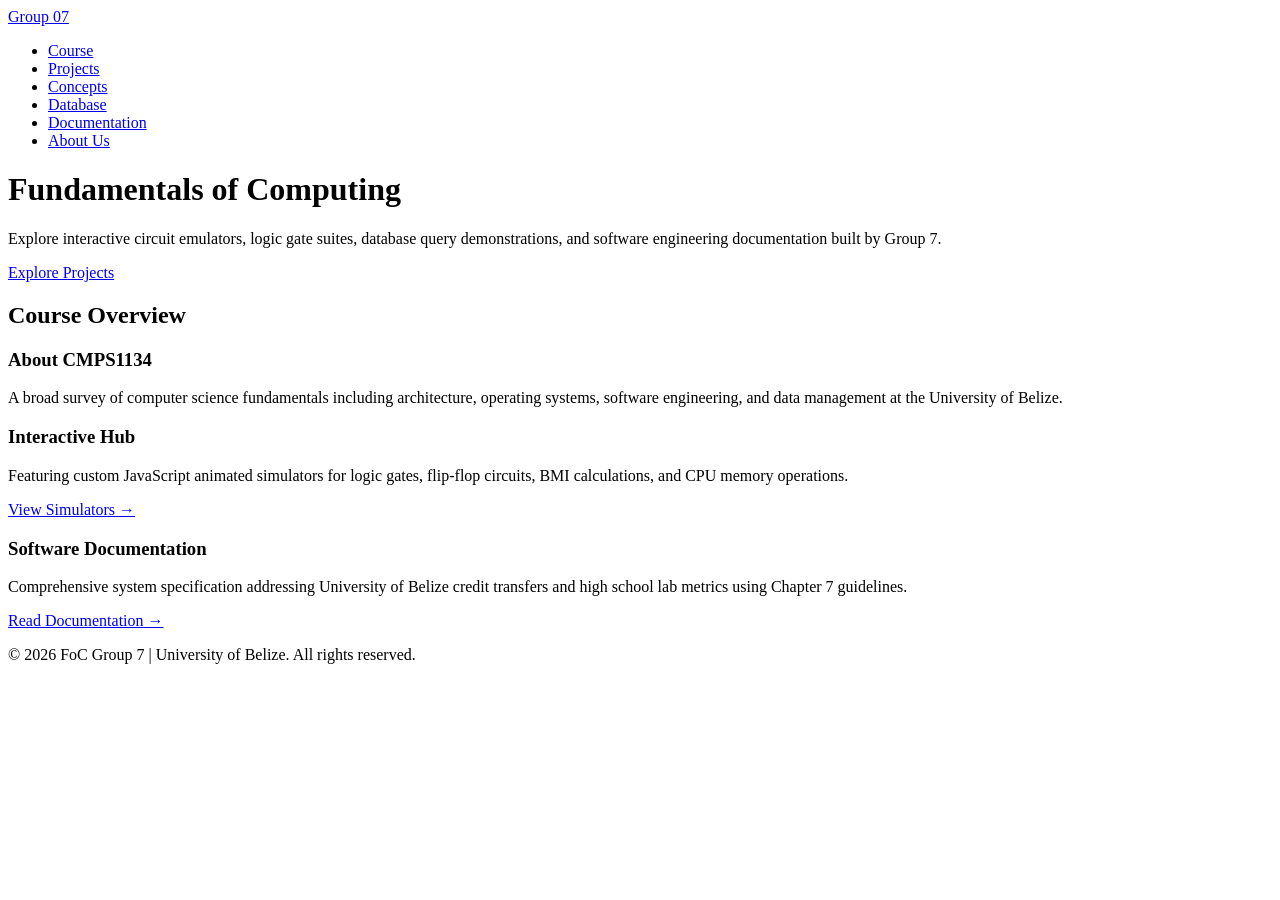
==== index.html @ 4b081e32 "Add initial HTML structure for the project" ====
<!DOCTYPE html>
<html lang="en">
<head>
  <meta charset="UTF-8">
  <meta name="viewport" content="width=device-width, initial-scale=1.0">
  <title>Group 7 | CMPS1134 Fundamentals of Computing</title>
  <link rel="stylesheet" href="css/style.css">
</head>
<body>

  <!-- Sticky Top Navigation -->
  <nav class="navbar">
    <a href="index.html" class="logo">Group <span>07</span></a>
    <ul class="nav-links">
      <li><a href="index.html" class="active">Course</a></li>
      <li><a href="projects.html">Projects</a></li>
      <li><a href="concepts.html">Concepts</a></li>
      <li><a href="database.html">Database</a></li>
      <li><a href="documentation.html">Documentation</a></li>
      <li><a href="about.html">About Us</a></li>
    </ul>
  </nav>

  <!-- Hero Section -->
  <header class="hero">
    <h1>Fundamentals of <span>Computing</span></h1>
    <p>Explore interactive circuit emulators, logic gate suites, database query demonstrations, and software engineering documentation built by Group 7.</p>
    <a href="projects.html" class="btn-primary">Explore Projects</a>
  </header>

  <!-- Course Overview Section -->
  <main class="container">
    <h2 class="section-title">Course Overview</h2>
    
    <div class="card-grid">
      <div class="card">
        <h3>About CMPS1134</h3>
        <p>A broad survey of computer science fundamentals including architecture, operating systems, software engineering, and data management at the University of Belize.</p>
      </div>

      <div class="card">
        <h3>Interactive Hub</h3>
        <p>Featuring custom JavaScript animated simulators for logic gates, flip-flop circuits, BMI calculations, and CPU memory operations.</p>
        <a href="projects.html" class="card-link">View Simulators &rarr;</a>
      </div>

      <div class="card">
        <h3>Software Documentation</h3>
        <p>Comprehensive system specification addressing University of Belize credit transfers and high school lab metrics using Chapter 7 guidelines.</p>
        <a href="documentation.html" class="card-link">Read Documentation &rarr;</a>
      </div>
    </div>
  </main>

  <!-- Footer -->
  <footer>
    <p>&copy; 2026 FoC Group 7 | University of Belize. All rights reserved.</p>
  </footer>

</body>
</html>
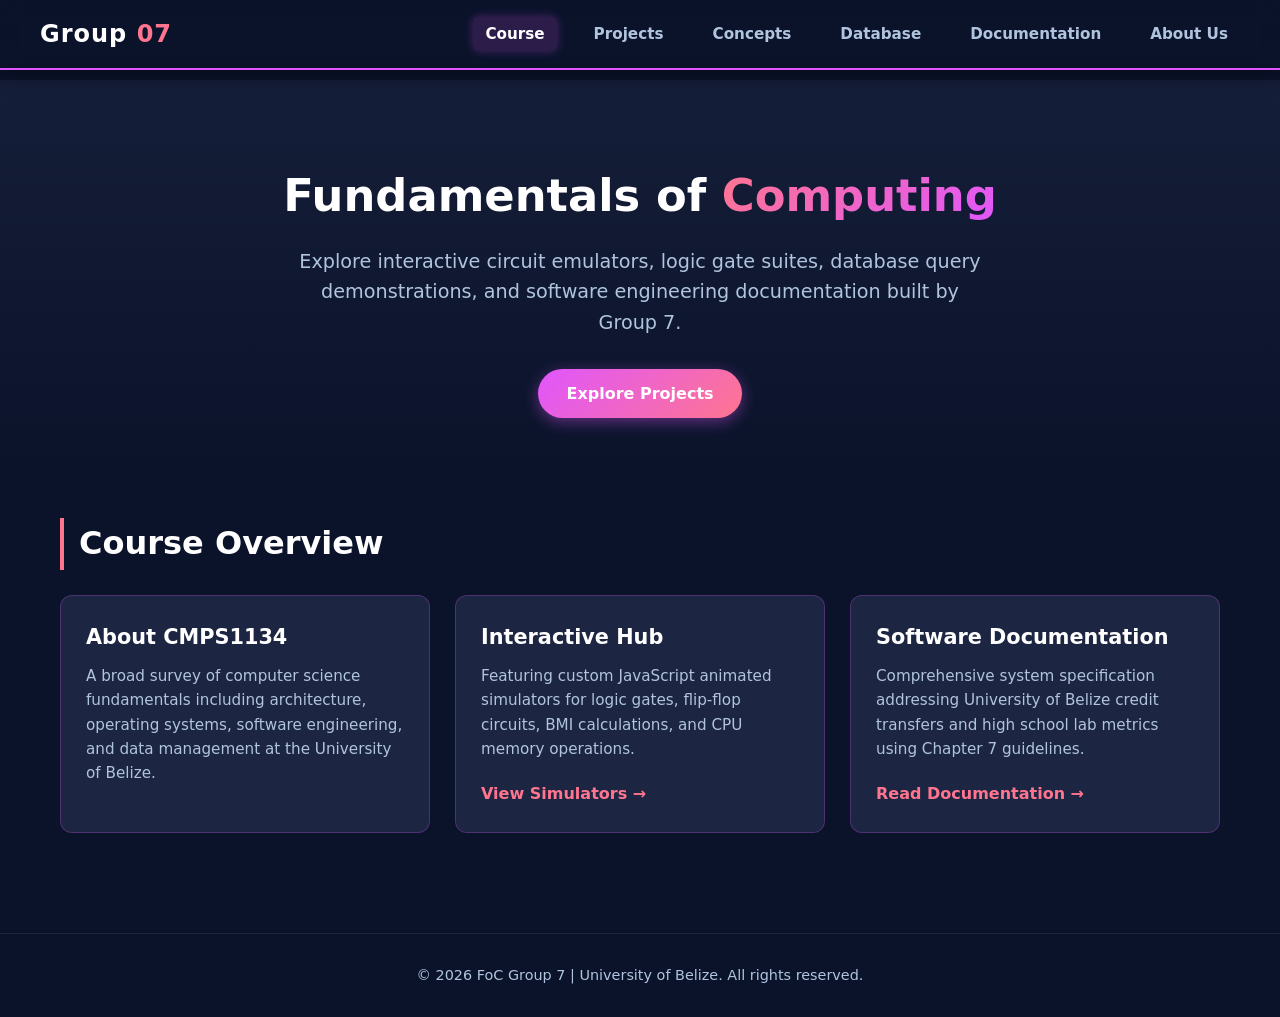
==== commit 5564cb18: "Fix HTML encoding issues in index.html" ====
--- a/index.html
+++ b/index.html
@@ -4,7 +4,7 @@
   <meta charset="UTF-8">
   <meta name="viewport" content="width=device-width, initial-scale=1.0">
   <title>Group 7 | CMPS1134 Fundamentals of Computing</title>
-  <link rel="stylesheet" href="css/style.css">
+  <link rel="stylesheet" href="style.css">
 </head>
 <body>
 
--- a/style.css
+++ b/style.css
@@ -0,0 +1,208 @@
+/* =========================================================
+   GLOBAL STYLES & COLOR PALETTE
+   ========================================================= */
+:root {
+  --bg-dark: #0b132b;          /* Midnight Blue */
+  --bg-card: #1c2541;          /* Royal Dark Navy */
+  --bg-card-hover: #232f54;    /* Lighter Navy for Hover */
+  --text-main: #ffffff;        /* Pure White for high readability */
+  --text-muted: #b0c4de;       /* Soft Light Blue-Gray */
+  
+  /* Accent Colors */
+  --accent-pink: #ff758f;      /* Coral Pink / Soft Rose */
+  --accent-purple: #e056fd;    /* Radiant Magenta Accent */
+  --accent-cyan: #48cae4;      /* High-Tech Cyan */
+  --border-glow: rgba(224, 86, 253, 0.25);
+}
+
+* {
+  margin: 0;
+  padding: 0;
+  box-sizing: border-box;
+  font-family: 'Segoe UI', system-ui, -apple-system, sans-serif;
+}
+
+body {
+  background-color: var(--bg-dark);
+  color: var(--text-main);
+  line-height: 1.6;
+  padding-top: 80px; /* Offset for fixed navbar */
+}
+
+/* =========================================================
+   NAVIGATION BAR
+   ========================================================= */
+.navbar {
+  position: fixed;
+  top: 0;
+  left: 0;
+  width: 100%;
+  height: 70px;
+  background: rgba(11, 19, 43, 0.95);
+  backdrop-filter: blur(10px);
+  border-bottom: 2px solid var(--accent-purple);
+  display: flex;
+  justify-content: space-between;
+  align-items: center;
+  padding: 0 40px;
+  z-index: 1000;
+  box-shadow: 0 4px 20px rgba(0, 0, 0, 0.4);
+}
+
+.navbar .logo {
+  font-size: 1.5rem;
+  font-weight: 700;
+  color: var(--text-main);
+  text-decoration: none;
+  letter-spacing: 1px;
+}
+
+.navbar .logo span {
+  color: var(--accent-pink);
+}
+
+.nav-links {
+  display: flex;
+  list-style: none;
+  gap: 25px;
+}
+
+.nav-links a {
+  color: var(--text-muted);
+  text-decoration: none;
+  font-weight: 600;
+  font-size: 0.95rem;
+  transition: all 0.3s ease;
+  padding: 8px 12px;
+  border-radius: 6px;
+}
+
+.nav-links a:hover, 
+.nav-links a.active {
+  color: var(--text-main);
+  background: rgba(224, 86, 253, 0.15);
+  box-shadow: 0 0 10px rgba(224, 86, 253, 0.3);
+}
+
+/* =========================================================
+   HERO BANNER
+   ========================================================= */
+.hero {
+  text-align: center;
+  padding: 80px 20px 60px;
+  background: linear-gradient(180deg, rgba(28, 37, 65, 0.6) 0%, rgba(11, 19, 43, 1) 100%);
+}
+
+.hero h1 {
+  font-size: 2.8rem;
+  font-weight: 800;
+  margin-bottom: 15px;
+  color: var(--text-main);
+}
+
+.hero h1 span {
+  background: linear-gradient(135deg, var(--accent-pink), var(--accent-purple));
+  -webkit-background-clip: text;
+  -webkit-text-fill-color: transparent;
+}
+
+.hero p {
+  color: var(--text-muted);
+  font-size: 1.2rem;
+  max-width: 700px;
+  margin: 0 auto 30px;
+}
+
+.btn-primary {
+  display: inline-block;
+  padding: 12px 28px;
+  background: linear-gradient(135deg, var(--accent-purple), var(--accent-pink));
+  color: var(--text-main);
+  text-decoration: none;
+  font-weight: 700;
+  border-radius: 30px;
+  box-shadow: 0 4px 15px rgba(224, 86, 253, 0.4);
+  transition: transform 0.2s ease, box-shadow 0.2s ease;
+}
+
+.btn-primary:hover {
+  transform: translateY(-2px);
+  box-shadow: 0 6px 20px rgba(224, 86, 253, 0.6);
+}
+
+/* =========================================================
+   CONTENT SECTIONS & CARDS GRID
+   ========================================================= */
+.container {
+  max-width: 1200px;
+  margin: 0 auto;
+  padding: 40px 20px;
+}
+
+.section-title {
+  font-size: 2rem;
+  margin-bottom: 25px;
+  border-left: 4px solid var(--accent-pink);
+  padding-left: 15px;
+  color: var(--text-main);
+}
+
+.card-grid {
+  display: grid;
+  grid-template-columns: repeat(auto-fit, minmax(280px, 1fr));
+  gap: 25px;
+}
+
+.card {
+  background-color: var(--bg-card);
+  border: 1px solid var(--border-glow);
+  border-radius: 12px;
+  padding: 25px;
+  transition: all 0.3s ease;
+  position: relative;
+  overflow: hidden;
+}
+
+.card:hover {
+  background-color: var(--bg-card-hover);
+  transform: translateY(-5px);
+  border-color: var(--accent-pink);
+  box-shadow: 0 8px 25px rgba(255, 117, 143, 0.2);
+}
+
+.card h3 {
+  font-size: 1.3rem;
+  color: var(--text-main);
+  margin-bottom: 10px;
+}
+
+.card p {
+  color: var(--text-muted);
+  font-size: 0.95rem;
+  margin-bottom: 20px;
+}
+
+.card-link {
+  display: inline-block;
+  color: var(--accent-pink);
+  text-decoration: none;
+  font-weight: 700;
+  transition: color 0.2s ease;
+}
+
+.card-link:hover {
+  color: var(--accent-purple);
+  text-decoration: underline;
+}
+
+/* =========================================================
+   FOOTER
+   ========================================================= */
+footer {
+  text-align: center;
+  padding: 30px 20px;
+  border-top: 1px solid rgba(255, 255, 255, 0.08);
+  color: var(--text-muted);
+  font-size: 0.9rem;
+  margin-top: 60px;
+}
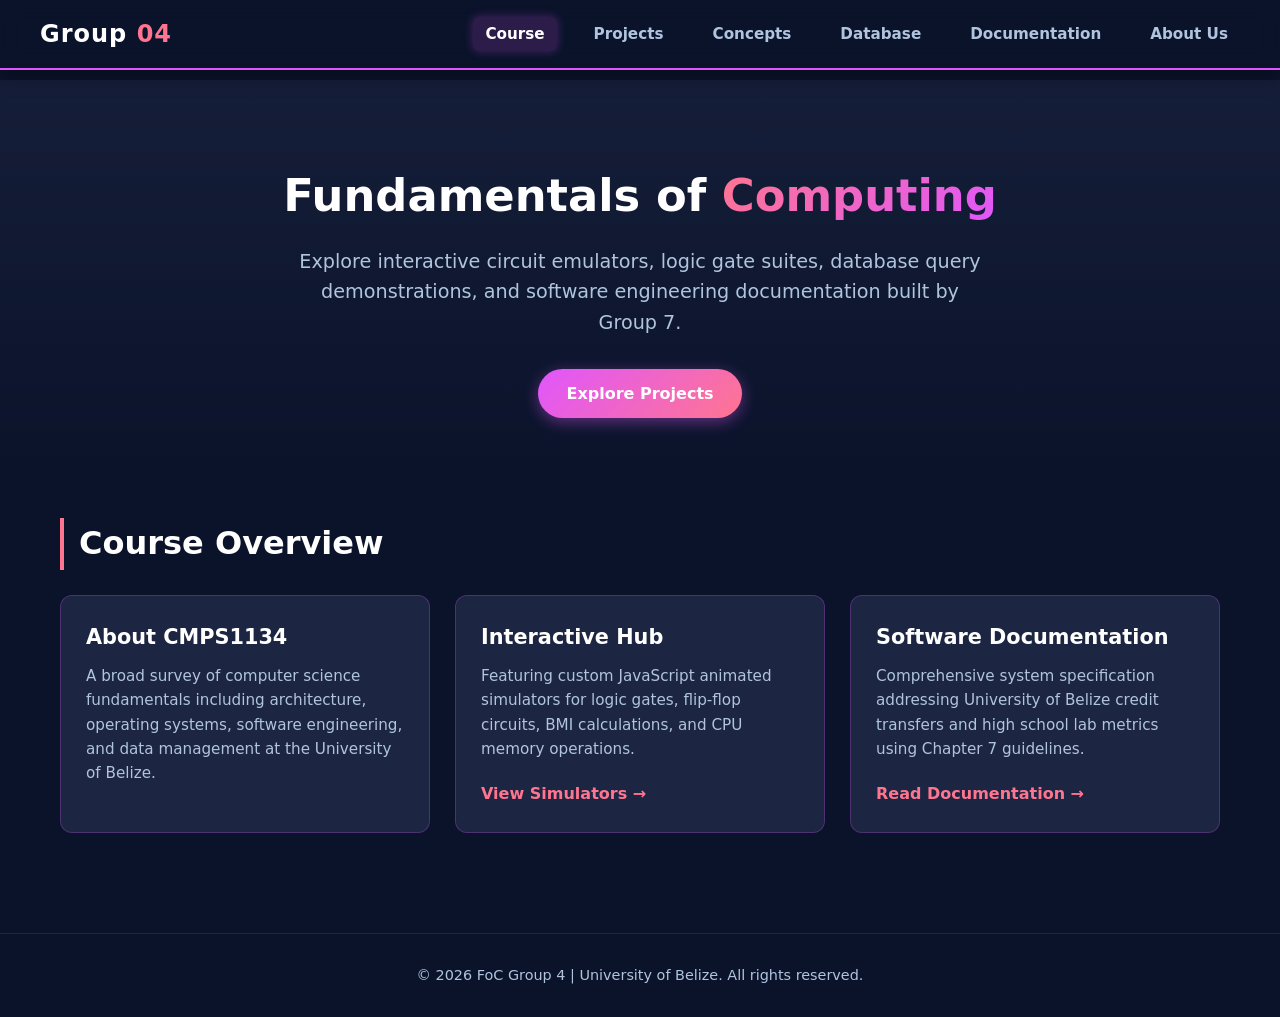
==== commit bf1dd577: "Change group number and copyright in index.html Updated group number in index.html from 7 to 4 and a" ====
--- a/index.html
+++ b/index.html
@@ -3,17 +3,17 @@
 <head>
   <meta charset="UTF-8">
   <meta name="viewport" content="width=device-width, initial-scale=1.0">
-  <title>Group 7 | CMPS1134 Fundamentals of Computing</title>
+  <title>Group 4 | CMPS1134 Fundamentals of Computing</title>
   <link rel="stylesheet" href="style.css">
 </head>
 <body>
 
   <!-- Sticky Top Navigation -->
   <nav class="navbar">
-    <a href="index.html" class="logo">Group <span>07</span></a>
+    <a href="index.html" class="logo">Group <span>04</span></a>
     <ul class="nav-links">
       <li><a href="index.html" class="active">Course</a></li>
-      <li><a href="projects.html">Projects</a></li>
+      <li><a href="project.html">Projects</a></li>
       <li><a href="concepts.html">Concepts</a></li>
       <li><a href="database.html">Database</a></li>
       <li><a href="documentation.html">Documentation</a></li>
@@ -25,7 +25,7 @@
   <header class="hero">
     <h1>Fundamentals of <span>Computing</span></h1>
     <p>Explore interactive circuit emulators, logic gate suites, database query demonstrations, and software engineering documentation built by Group 7.</p>
-    <a href="projects.html" class="btn-primary">Explore Projects</a>
+    <a href="project.html" class="btn-primary">Explore Projects</a>
   </header>
 
   <!-- Course Overview Section -->
@@ -41,7 +41,7 @@
       <div class="card">
         <h3>Interactive Hub</h3>
         <p>Featuring custom JavaScript animated simulators for logic gates, flip-flop circuits, BMI calculations, and CPU memory operations.</p>
-        <a href="projects.html" class="card-link">View Simulators &rarr;</a>
+        <a href="project.html" class="card-link">View Simulators &rarr;</a>
       </div>
 
       <div class="card">
@@ -54,7 +54,7 @@
 
   <!-- Footer -->
   <footer>
-    <p>&copy; 2026 FoC Group 7 | University of Belize. All rights reserved.</p>
+    <p>&copy; 2026 FoC Group 4 | University of Belize. All rights reserved.</p>
   </footer>
 
 </body>
--- a/style.css
+++ b/style.css
@@ -195,6 +195,121 @@
   text-decoration: underline;
 }
 
+/* SVG Circuit Colors & Styles */
+.svg-display {
+  background: #ffffff;
+  border-radius: 12px;
+  padding: 12px;
+  box-shadow: inset 0 0 8px rgba(0,0,0,0.15);
+  margin-bottom: 15px;
+}
+
+/* Default Off Wires & Shapes */
+.wire {
+  stroke: #a0aec0;
+  stroke-width: 8;
+  stroke-linecap: round;
+  transition: stroke 0.3s ease;
+}
+
+.wire.active {
+  stroke: #e056fd; /* Soft Magenta Active Glow */
+}
+
+.wire.cyan-active {
+  stroke: #48cae4; /* Electric Cyan for Output */
+}
+
+.gate-body {
+  fill: #edf2f7;
+  stroke: #2b6cb0;
+  stroke-width: 5;
+  stroke-linejoin: round;
+}
+
+.xor-line {
+  fill: none;
+  stroke: #2b6cb0;
+  stroke-width: 5;
+  stroke-linecap: round;
+}
+
+.not-bubble {
+  fill: #edf2f7;
+  stroke: #2b6cb0;
+  stroke-width: 4;
+}
+
+.gate-label {
+  font-family: system-ui, sans-serif;
+  font-size: 24px;
+  font-weight: 800;
+  fill: #1a202c;
+  text-anchor: middle;
+}
+
+.pin-label {
+  font-family: system-ui, sans-serif;
+  font-size: 18px;
+  font-weight: 700;
+  fill: #4a5568;
+}
+
+.bit-text {
+  font-family: system-ui, sans-serif;
+  font-size: 24px;
+  font-weight: 800;
+  fill: #1a202c;
+}
+
+/* Card Controls */
+.gate-controls {
+  display: flex;
+  justify-content: space-around;
+  align-items: center;
+  background: #0b132b;
+  padding: 10px 15px;
+  border-radius: 25px;
+  width: 100%;
+}
+
+.bit-btn {
+  width: 36px;
+  height: 36px;
+  border-radius: 50%;
+  border: 2px solid #b0c4de;
+  background: transparent;
+  color: #ffffff;
+  font-weight: 800;
+  font-size: 1rem;
+  cursor: pointer;
+  transition: all 0.2s ease;
+}
+
+.bit-btn.active {
+  background: linear-gradient(135deg, #e056fd, #ff758f);
+  border-color: #ff758f;
+  box-shadow: 0 0 10px rgba(224, 86, 253, 0.6);
+}
+
+.out-label {
+  color: #b0c4de;
+  font-size: 0.9rem;
+}
+
+.out-status {
+  color: #ffffff;
+  padding: 4px 10px;
+  border-radius: 12px;
+  background: #232f54;
+}
+
+.out-status.active {
+  background: #48cae4;
+  color: #0b132b;
+  box-shadow: 0 0 8px rgba(72, 202, 228, 0.8);
+}
+
 /* =========================================================
    FOOTER
    ========================================================= */
@@ -205,4 +320,4 @@
   color: var(--text-muted);
   font-size: 0.9rem;
   margin-top: 60px;
-}+}
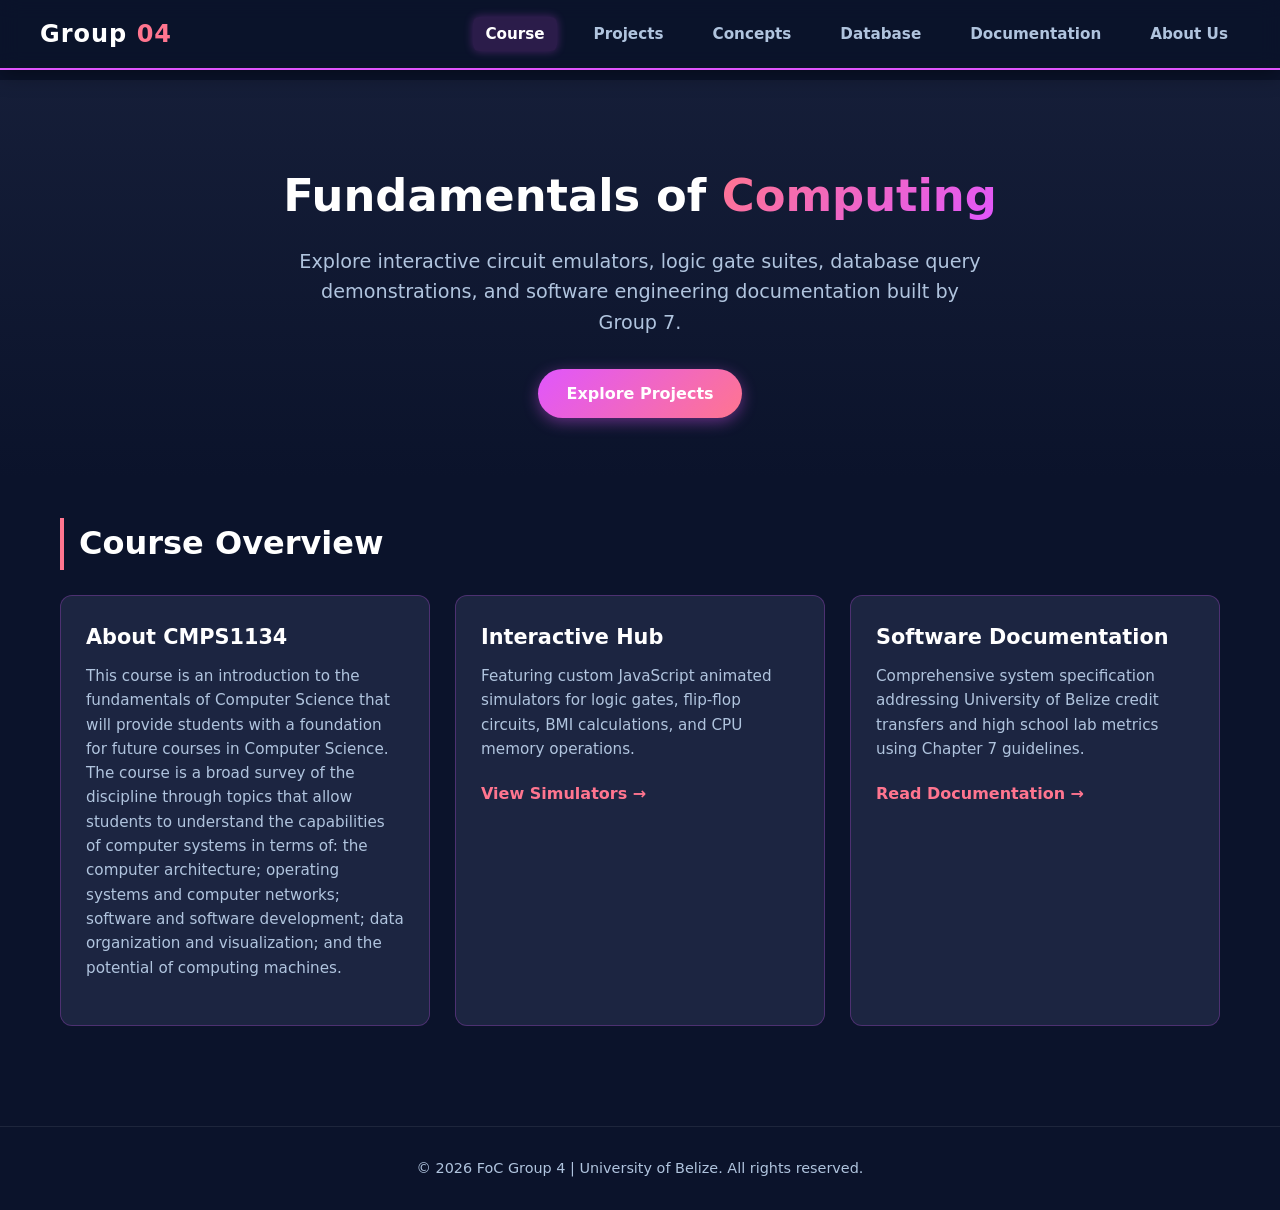
==== commit 4022de68: "Revise course overview content in index.html Updated course description to provide a clearer overvie" ====
--- a/index.html
+++ b/index.html
@@ -35,7 +35,12 @@
     <div class="card-grid">
       <div class="card">
         <h3>About CMPS1134</h3>
-        <p>A broad survey of computer science fundamentals including architecture, operating systems, software engineering, and data management at the University of Belize.</p>
+        
+        <p>This course is an introduction to the fundamentals of Computer Science that will provide students with a foundation for future courses in Computer Science.
+            The course is a broad survey of the discipline through topics that allow students to understand the capabilities of computer systems in terms of: 
+            the computer architecture; operating systems and computer networks; software and software development; data organization and visualization; 
+            and the potential of computing machines.</p>
+        
       </div>
 
       <div class="card">
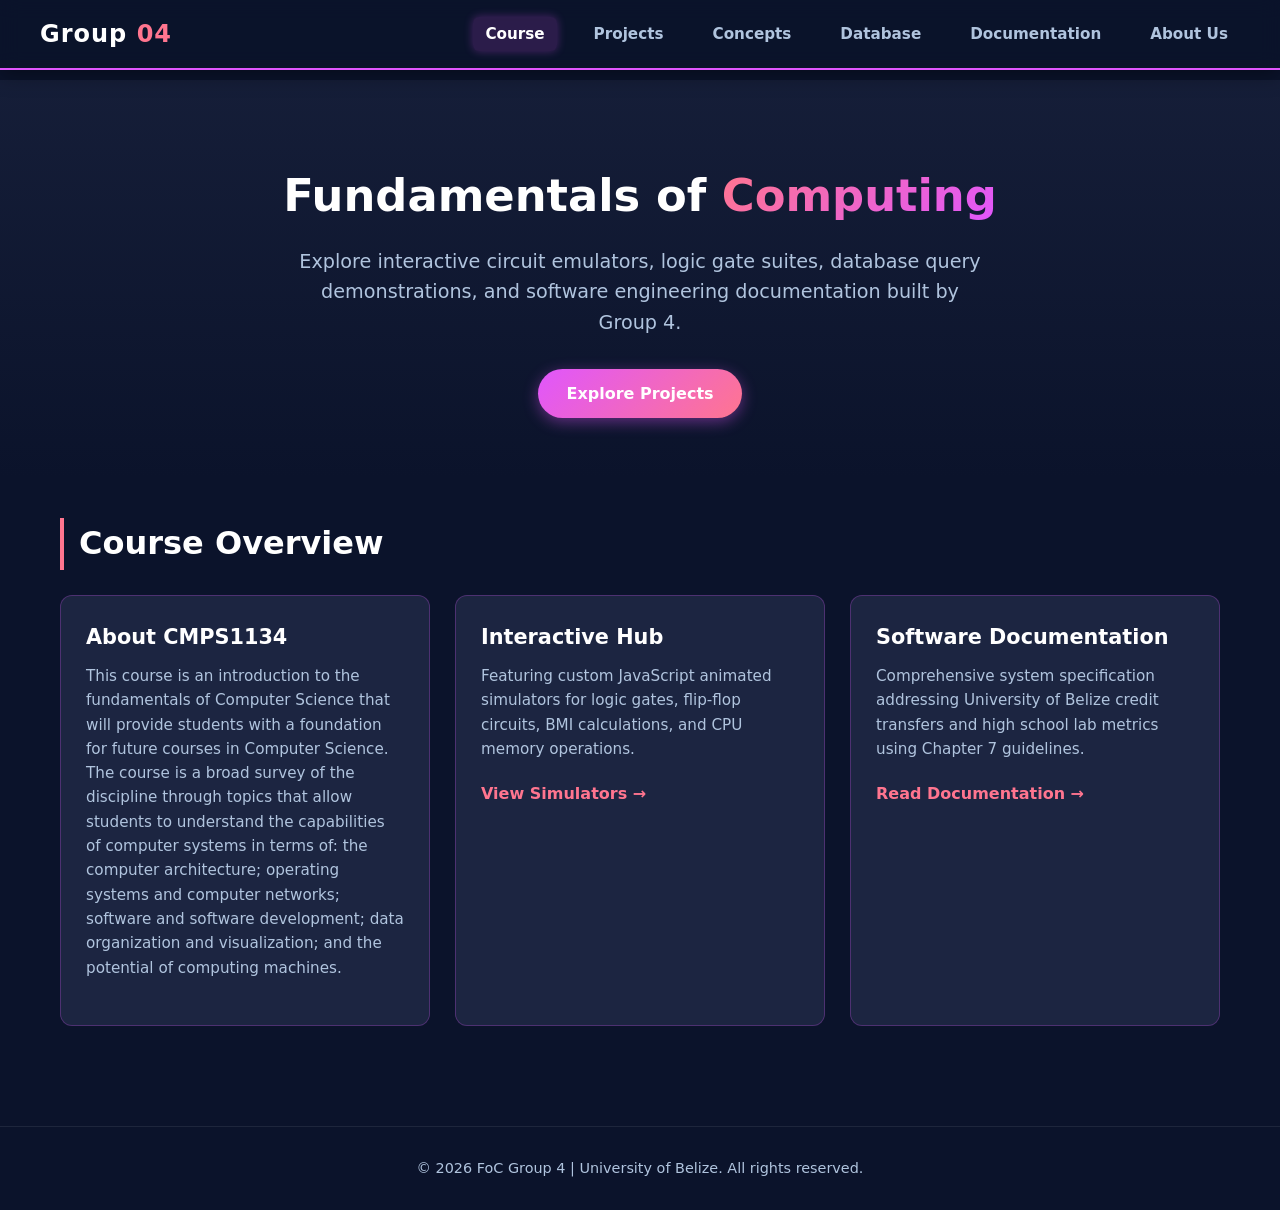
==== commit 6e5f9d49: "Fix HTML encoding issues in index.html" ====
--- a/index.html
+++ b/index.html
@@ -24,7 +24,7 @@
   <!-- Hero Section -->
   <header class="hero">
     <h1>Fundamentals of <span>Computing</span></h1>
-    <p>Explore interactive circuit emulators, logic gate suites, database query demonstrations, and software engineering documentation built by Group 7.</p>
+    <p>Explore interactive circuit emulators, logic gate suites, database query demonstrations, and software engineering documentation built by Group 4.</p>
     <a href="project.html" class="btn-primary">Explore Projects</a>
   </header>
 
--- a/style.css
+++ b/style.css
@@ -29,6 +29,10 @@
   padding-top: 80px; /* Offset for fixed navbar */
 }
 
+.hidden {
+  display: none !important;
+}
+
 /* =========================================================
    NAVIGATION BAR
    ========================================================= */
@@ -163,6 +167,11 @@
   overflow: hidden;
 }
 
+/* Full-width card modifier for Flip-Flop Circuit */
+.card.full-span {
+  grid-column: 1 / -1;
+}
+
 .card:hover {
   background-color: var(--bg-card-hover);
   transform: translateY(-5px);
@@ -204,6 +213,11 @@
   margin-bottom: 15px;
 }
 
+/* Disable pointer events on SVG graphics so they never block button clicks */
+.svg-display svg {
+  pointer-events: none;
+}
+
 /* Default Off Wires & Shapes */
 .wire {
   stroke: #a0aec0;
@@ -264,13 +278,23 @@
 
 /* Card Controls */
 .gate-controls {
+  position: relative;
+  z-index: 20;
   display: flex;
   justify-content: space-around;
   align-items: center;
+  flex-wrap: wrap;
+  gap: 10px;
   background: #0b132b;
   padding: 10px 15px;
   border-radius: 25px;
   width: 100%;
+}
+
+.control-pair {
+  display: flex;
+  align-items: center;
+  gap: 8px;
 }
 
 .bit-btn {
@@ -282,7 +306,10 @@
   color: #ffffff;
   font-weight: 800;
   font-size: 1rem;
-  cursor: pointer;
+  cursor: pointer !important;
+  pointer-events: auto !important;
+  position: relative;
+  z-index: 30;
   transition: all 0.2s ease;
 }
 
@@ -308,6 +335,567 @@
   background: #48cae4;
   color: #0b132b;
   box-shadow: 0 0 8px rgba(72, 202, 228, 0.8);
+}
+
+/* =========================================================
+   SECTION 1B: BMI CALCULATOR STYLES
+   ========================================================= */
+.bmi-wrapper {
+  display: flex;
+  justify-content: center;
+  padding: 10px 0;
+}
+
+.bmi-card {
+  background-color: var(--bg-card);
+  border: 1px solid var(--border-glow);
+  border-radius: 16px;
+  padding: 32px;
+  max-width: 550px;
+  width: 100%;
+  box-shadow: 0 10px 30px rgba(0, 0, 0, 0.4);
+}
+
+.bmi-header h2 {
+  font-size: 1.8rem;
+  margin-bottom: 8px;
+  color: var(--text-main);
+}
+
+.bmi-header h2 span {
+  background: linear-gradient(135deg, var(--accent-pink), var(--accent-purple));
+  -webkit-background-clip: text;
+  -webkit-text-fill-color: transparent;
+}
+
+.bmi-header p {
+  color: var(--text-muted);
+  font-size: 0.95rem;
+  margin-bottom: 24px;
+}
+
+/* Unit Selector Tabs */
+.unit-toggle {
+  display: flex;
+  background-color: #0b132b;
+  padding: 5px;
+  border-radius: 12px;
+  margin-bottom: 24px;
+  border: 1px solid rgba(224, 86, 253, 0.2);
+}
+
+.toggle-btn {
+  flex: 1;
+  padding: 10px;
+  border: none;
+  background: transparent;
+  color: var(--text-muted);
+  font-weight: 600;
+  font-size: 0.9rem;
+  border-radius: 8px;
+  cursor: pointer;
+  transition: all 0.3s ease;
+}
+
+.toggle-btn.active {
+  background: linear-gradient(135deg, var(--accent-purple), var(--accent-pink));
+  color: #ffffff;
+  box-shadow: 0 2px 10px rgba(224, 86, 253, 0.4);
+}
+
+/* Input Fields & Layout */
+.input-group {
+  display: flex;
+  flex-direction: column;
+  gap: 16px;
+  margin-bottom: 24px;
+}
+
+.field {
+  display: flex;
+  flex-direction: column;
+  gap: 6px;
+}
+
+.field label {
+  font-size: 0.9rem;
+  color: var(--text-muted);
+  font-weight: 500;
+}
+
+.field input {
+  background-color: #0b132b;
+  border: 1px solid #232f54;
+  color: #ffffff;
+  padding: 12px 16px;
+  border-radius: 8px;
+  font-size: 1rem;
+  outline: none;
+  transition: border-color 0.3s ease, box-shadow 0.3s ease;
+}
+
+.field input:focus {
+  border-color: var(--accent-pink);
+  box-shadow: 0 0 10px rgba(255, 117, 143, 0.3);
+}
+
+/* Calculate Submit Button */
+.calc-btn {
+  width: 100%;
+  padding: 14px;
+  background: linear-gradient(135deg, var(--accent-purple), var(--accent-pink));
+  color: #ffffff;
+  border: none;
+  border-radius: 10px;
+  font-size: 1rem;
+  font-weight: 700;
+  cursor: pointer;
+  transition: transform 0.2s ease, box-shadow 0.2s ease;
+}
+
+.calc-btn:hover {
+  transform: translateY(-2px);
+  box-shadow: 0 6px 20px rgba(224, 86, 253, 0.5);
+}
+
+/* Results Display Box */
+.result-box {
+  margin-top: 28px;
+  padding: 20px;
+  background-color: #0b132b;
+  border-radius: 12px;
+  border: 1px solid var(--border-glow);
+  text-align: center;
+}
+
+.score-display {
+  display: flex;
+  align-items: center;
+  justify-content: center;
+  gap: 10px;
+  margin-bottom: 12px;
+}
+
+.score-label {
+  color: var(--text-muted);
+  font-size: 1rem;
+}
+
+.score-number {
+  font-size: 2.2rem;
+  font-weight: 800;
+  color: var(--accent-cyan);
+}
+
+/* Status Badge */
+.category-badge {
+  display: inline-block;
+  padding: 6px 18px;
+  border-radius: 20px;
+  font-weight: 700;
+  font-size: 0.95rem;
+  margin-bottom: 20px;
+  text-transform: capitalize;
+  background-color: #232f54;
+  color: #ffffff;
+}
+
+.category-badge.underweight { background-color: #38bdf8; color: #0b132b; }
+.category-badge.normal      { background-color: #22c55e; color: #0b132b; }
+.category-badge.overweight  { background-color: #eab308; color: #0b132b; }
+.category-badge.obese       { background-color: #ef4444; color: #ffffff; }
+
+/* Range Indicator Bars */
+.range-meter {
+  display: grid;
+  grid-template-columns: repeat(4, 1fr);
+  gap: 6px;
+  margin-top: 10px;
+}
+
+.range-zone {
+  font-size: 0.75rem;
+  padding: 8px 4px;
+  border-radius: 6px;
+  font-weight: 600;
+  text-align: center;
+}
+
+.range-zone.underweight { background-color: rgba(56, 189, 248, 0.2); color: #38bdf8; border: 1px solid #38bdf8; }
+.range-zone.normal      { background-color: rgba(34, 197, 94, 0.2);  color: #4ade80; border: 1px solid #22c55e; }
+.range-zone.overweight  { background-color: rgba(234, 179, 8, 0.2);  color: #fde047; border: 1px solid #eab308; }
+.range-zone.obese       { background-color: rgba(239, 68, 68, 0.2);  color: #fca5a5; border: 1px solid #ef4444; }
+
+/* =========================================================
+   VIDEO THUMBNAIL & CONTAINER STYLES
+   ========================================================= */
+.video-thumbnail-container {
+  width: 100%;
+  border-radius: 8px;
+  overflow: hidden;
+  margin-bottom: 16px;
+}
+
+.video-placeholder {
+  position: relative;
+  width: 100%;
+  height: 170px;
+  background: linear-gradient(135deg, #10172a, #1e293b);
+  border: 1px dashed var(--accent-purple);
+  border-radius: 8px;
+  display: flex;
+  align-items: center;
+  justify-content: center;
+  cursor: pointer;
+  transition: all 0.3s ease;
+}
+
+.video-placeholder:hover {
+  background: linear-gradient(135deg, #1e293b, #2d3748);
+  border-color: var(--accent-pink);
+  box-shadow: 0 0 15px rgba(224, 86, 253, 0.3);
+}
+
+.play-button {
+  width: 50px;
+  height: 50px;
+  background: linear-gradient(135deg, var(--accent-purple), var(--accent-pink));
+  color: #ffffff;
+  border-radius: 50%;
+  display: flex;
+  align-items: center;
+  justify-content: center;
+  font-size: 1.2rem;
+  padding-left: 3px;
+  box-shadow: 0 4px 12px rgba(0, 0, 0, 0.4);
+  transition: transform 0.2s ease;
+}
+
+.video-placeholder:hover .play-button {
+  transform: scale(1.15);
+}
+
+.video-duration {
+  position: absolute;
+  bottom: 10px;
+  right: 10px;
+  background: rgba(11, 19, 43, 0.85);
+  color: var(--accent-cyan);
+  font-size: 0.75rem;
+  font-weight: 700;
+  padding: 3px 8px;
+  border-radius: 4px;
+  border: 1px solid rgba(72, 202, 228, 0.3);
+}
+
+/* Responsive embedded HTML5 video or iframe (for when videos are ready) */
+.video-embed {
+  width: 100%;
+  height: 180px;
+  border-radius: 8px;
+  border: none;
+}
+
+/* =========================================================
+   DATABASE PAGE STYLES (CENTERED IMAGE LINK)
+   ========================================================= */
+.database-container {
+  display: flex;
+  flex-direction: column;
+  align-items: center;    /* Centers horizontally */
+  justify-content: center; /* Centers vertically if height permits */
+  width: 100%;
+  padding: 20px;
+  margin: 0 auto;
+}
+
+.db-card-wrapper {
+  max-width: 850px;
+  width: 100%;
+  margin: 0 auto;         /* Fallback auto-margin centering */
+  display: flex;
+  justify-content: center;
+}
+
+.db-image-link {
+  display: block;
+  width: 100%;
+  text-decoration: none;
+}
+
+.db-image-container {
+  position: relative;
+  width: 100%;
+  margin: 0 auto;
+  border-radius: 20px;
+  overflow: hidden;
+  border: 2px solid var(--accent-purple);
+  box-shadow: 0 0 30px rgba(224, 86, 253, 0.25);
+  transition: all 0.4s ease;
+  background-color: var(--bg-card);
+}
+
+.db-preview-img {
+  width: 100%;
+  height: auto;
+  display: block;
+  margin: 0 auto;
+  object-fit: cover;
+  transition: transform 0.4s ease, filter 0.4s ease;
+}
+
+/* Hover Overlay Effects */
+.db-hover-overlay {
+  position: absolute;
+  top: 0;
+  left: 0;
+  width: 100%;
+  height: 100%;
+  background: rgba(11, 19, 43, 0.6);
+  display: flex;
+  align-items: center;
+  justify-content: center;
+  opacity: 0;
+  transition: opacity 0.3s ease;
+}
+
+.db-hover-overlay span {
+  padding: 12px 28px;
+  background: linear-gradient(135deg, var(--accent-purple), var(--accent-pink));
+  color: #ffffff;
+  font-weight: 700;
+  font-size: 1.1rem;
+  border-radius: 30px;
+  box-shadow: 0 4px 20px rgba(224, 86, 253, 0.6);
+  transform: translateY(10px);
+  transition: transform 0.3s ease;
+}
+
+/* On Mouse Hover */
+.db-image-container:hover {
+  transform: translateY(-6px);
+  border-color: var(--accent-pink);
+  box-shadow: 0 0 45px rgba(255, 117, 143, 0.45);
+}
+
+.db-image-container:hover .db-preview-img {
+  transform: scale(1.03);
+  filter: brightness(0.85);
+}
+
+.db-image-container:hover .db-hover-overlay {
+  opacity: 1;
+}
+
+.db-image-container:hover .db-hover-overlay span {
+  transform: translateY(0);
+}
+
+/* =========================================================
+   DOCUMENTATION PAGE STYLES (CENTERED IMAGE LINK)
+   ========================================================= */
+.doc-container {
+  display: flex;
+  flex-direction: column;
+  align-items: center;    /* Centers horizontally */
+  justify-content: center;
+  width: 100%;
+  padding: 20px;
+  margin: 0 auto;
+}
+
+.doc-card-wrapper {
+  max-width: 850px;
+  width: 100%;
+  margin: 0 auto;
+  display: flex;
+  justify-content: center;
+}
+
+.doc-image-link {
+  display: block;
+  width: 100%;
+  text-decoration: none;
+}
+
+.doc-image-container {
+  position: relative;
+  width: 100%;
+  margin: 0 auto;
+  border-radius: 20px;
+  overflow: hidden;
+  border: 2px solid var(--accent-purple);
+  box-shadow: 0 0 30px rgba(224, 86, 253, 0.25);
+  transition: all 0.4s ease;
+  background-color: var(--bg-card);
+}
+
+.doc-preview-img {
+  width: 100%;
+  height: auto;
+  display: block;
+  margin: 0 auto;
+  object-fit: cover;
+  transition: transform 0.4s ease, filter 0.4s ease;
+}
+
+/* Hover Overlay Effects */
+.doc-hover-overlay {
+  position: absolute;
+  top: 0;
+  left: 0;
+  width: 100%;
+  height: 100%;
+  background: rgba(11, 19, 43, 0.6);
+  display: flex;
+  align-items: center;
+  justify-content: center;
+  opacity: 0;
+  transition: opacity 0.3s ease;
+}
+
+.doc-hover-overlay span {
+  padding: 12px 28px;
+  background: linear-gradient(135deg, var(--accent-purple), var(--accent-pink));
+  color: #ffffff;
+  font-weight: 700;
+  font-size: 1.1rem;
+  border-radius: 30px;
+  box-shadow: 0 4px 20px rgba(224, 86, 253, 0.6);
+  transform: translateY(10px);
+  transition: transform 0.3s ease;
+}
+
+/* On Mouse Hover */
+.doc-image-container:hover {
+  transform: translateY(-6px);
+  border-color: var(--accent-pink);
+  box-shadow: 0 0 45px rgba(255, 117, 143, 0.45);
+}
+
+.doc-image-container:hover .doc-preview-img {
+  transform: scale(1.03);
+  filter: brightness(0.85);
+}
+
+.doc-image-container:hover .doc-hover-overlay {
+  opacity: 1;
+}
+
+.doc-image-container:hover .doc-hover-overlay span {
+  transform: translateY(0);
+}
+
+/* =========================================================
+   ABOUT US / MEET THE TEAM PAGE STYLES
+   ========================================================= */
+.team-grid {
+  display: grid;
+  grid-template-columns: repeat(auto-fit, minmax(300px, 1fr));
+  gap: 30px;
+  padding: 10px 0;
+}
+
+.team-card {
+  background-color: var(--bg-card);
+  border: 1px solid var(--border-glow);
+  border-radius: 16px;
+  overflow: hidden;
+  transition: all 0.3s ease;
+  display: flex;
+  flex-direction: column;
+  box-shadow: 0 10px 25px rgba(0, 0, 0, 0.3);
+}
+
+.team-card:hover {
+  transform: translateY(-6px);
+  border-color: var(--accent-pink);
+  box-shadow: 0 12px 30px rgba(255, 117, 143, 0.25);
+}
+
+/* Card Header Image / Banner */
+.team-banner {
+  height: 140px;
+  position: relative;
+  background-size: cover;
+  background-position: center;
+}
+
+/* Gradient Banner Background Options */
+.banner-1 { background: linear-gradient(135deg, #0d324d, #7f5a83); }
+.banner-2 { background: linear-gradient(135deg, #1e3c72, #2a5298); }
+.banner-3 { background: linear-gradient(135deg, #2b5876, #4e4376); }
+.banner-4 { background: linear-gradient(135deg, #3a1c71, #d76d77); }
+.banner-5 { background: linear-gradient(135deg, #130cb7, #52e5e7); }
+.banner-6 { background: linear-gradient(135deg, #11998e, #38ef7d); }
+
+/* Circular Avatar overlapping the Banner */
+.avatar-wrapper {
+  position: absolute;
+  bottom: -45px;
+  left: 50%;
+  transform: translateX(-50%);
+  width: 95px;
+  height: 95px;
+  border-radius: 50%;
+  padding: 4px;
+  background: var(--bg-card);
+  box-shadow: 0 4px 15px rgba(0, 0, 0, 0.4);
+}
+
+.team-avatar {
+  width: 100%;
+  height: 100%;
+  border-radius: 50%;
+  object-fit: cover;
+  border: 2px solid var(--accent-purple);
+}
+
+/* Card Inner Content */
+.team-content {
+  padding: 60px 25px 25px; /* Top padding pushes text past avatar */
+  text-align: center;
+  display: flex;
+  flex-direction: column;
+  flex-grow: 1;
+}
+
+.team-content h3 {
+  font-size: 1.35rem;
+  font-weight: 700;
+  color: var(--text-main);
+  margin-bottom: 12px;
+}
+
+.team-bio {
+  color: var(--text-muted);
+  font-size: 0.92rem;
+  font-style: italic;
+  line-height: 1.5;
+  margin-bottom: 20px;
+  flex-grow: 1;
+}
+
+/* Card Action Button */
+.team-btn {
+  display: inline-block;
+  align-self: center;
+  padding: 8px 24px;
+  background: rgba(224, 86, 253, 0.15);
+  color: var(--accent-pink);
+  border: 1px solid var(--accent-purple);
+  border-radius: 20px;
+  text-decoration: none;
+  font-weight: 700;
+  font-size: 0.85rem;
+  transition: all 0.3s ease;
+}
+
+.team-btn:hover {
+  background: linear-gradient(135deg, var(--accent-purple), var(--accent-pink));
+  color: #ffffff;
+  border-color: transparent;
+  box-shadow: 0 0 12px rgba(224, 86, 253, 0.5);
 }
 
 /* =========================================================
